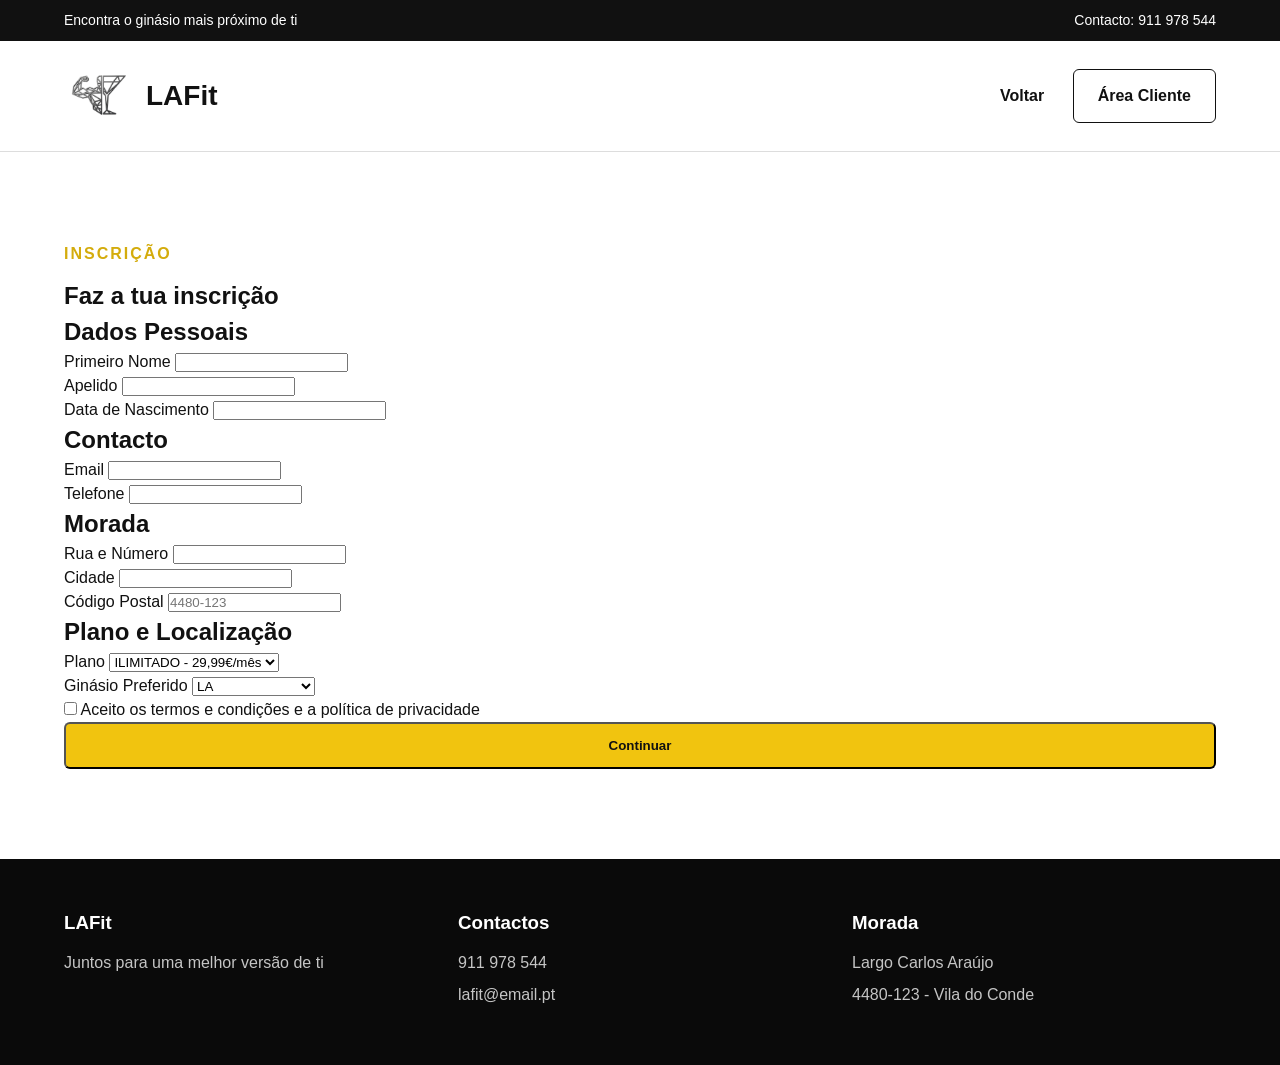
==== inscricao.html @ 35718945 "html da página da inscrição" ====
<!DOCTYPE html>
<html lang="pt">

<head>
    <meta charset="UTF-8">
    <meta name="viewport" content="width=device-width, initial-scale=1.0">
    <title>Inscrição - LAFit</title>
    <link rel="stylesheet" href="css/style.css">
    <link rel="stylesheet" href="css/inscricao.css">
</head>

<body>
    <div class="barra-superior">
        <div class="conteudo topo">
            <p>Encontra o ginásio mais próximo de ti</p>
            <p>Contacto: 911 978 544</p>
        </div>
    </div>

    <header class="cabecalho">
        <div class="conteudo linha-cabecalho">
            <div class="logo">
                <img src="images/logo.png" alt="Logo da LAFit" class="logo-img">
                <p class="logo-nome">LAFit</p>
            </div>

            <div class="topo-insc">
                <a href="index.html" class="botao claro-voltar">Voltar</a>
                <a href="login.html" class="botao cliente">Área Cliente</a>
            </div>
        </div>
    </header>

    <main class="pagina-insc">
        <section class="secção area-insc">
            <div class="conteudo caixa-insc">
                <div class="caixa">
                    <p class="subtitulo">Inscrição</p>
                    <h1>Faz a tua inscrição</h1>

                    <form action="#" method="post" class="formulario">
                        <div class="grupo">
                            <h2>Dados Pessoais</h2>
                            <div class="campos">
                                <div class="campo">
                                    <label for="primeiro-nome">Primeiro Nome </label>
                                    <input type="text" id="primeiro-nome" name="primeiro-nome">
                                </div>

                                <div class="campo">
                                    <label for="apelido">Apelido </label>
                                    <input type="text" id="apelido" name="apelido">
                                </div>

                                <div class="campo campo-largo">
                                    <label for="data-nascimento">Data de Nascimento </label>
                                    <input type="text" id="data-nascimento" name="data-nascimento">
                                </div>
                            </div>
                        </div>

                        <div class="grupo">
                            <h2>Contacto</h2>
                            <div class="campos">
                                <div class="campo">
                                    <label for="email">Email </label>
                                    <input type="email" id="email" name="email">
                                </div>

                                <div class="campo">
                                    <label for="telefone">Telefone </label>
                                    <input type="tel" id="telefone" name="telefone">
                                </div>
                            </div>
                        </div>

                        <div class="grupo">
                            <h2>Morada</h2>
                            <div class="campos">
                                <div class="campo campo-largo">
                                    <label for="rua">Rua e Número </label>
                                    <input type="text" id="rua" name="rua">
                                </div>

                                <div class="campo">
                                    <label for="cidade">Cidade </label>
                                    <input type="text" id="cidade" name="cidade">
                                </div>

                                <div class="campo">
                                    <label for="codigo-postal">Código Postal </label>
                                    <input type="text" id="codigo-postal" name="codigo-postal" placeholder="4480-123">
                                </div>
                            </div>
                        </div>

                        <div class="grupo">
                            <h2>Plano e Localização</h2>
                            <div class="campos">
                                <div class="campo">
                                    <label for="plano">Plano </label>
                                    <select id="plano" name="plano">
                                        <option>ILIMITADO - 29,99€/mês</option>
                                        <option>BÁSICO - 19,99€/mês</option>
                                        <option>PREMIUM - 39,99€/mês</option>
                                    </select>
                                </div>

                                <div class="campo">
                                    <label for="ginasio">Ginásio Preferido </label>
                                    <select id="ginasio" name="ginasio">
                                        <option>LA</option>
                                        <option>Vila do Conde</option>
                                        <option>Póvoa de Varzim</option>
                                        <option>Porto</option>
                                    </select>
                                </div>
                            </div>
                        </div>

                        <label class="termos">
                            <input type="checkbox" name="termos">
                            <span>Aceito os termos e condições e a política de privacidade</span>
                        </label>

                        <button type="submit" class="botao amarelo largo">Continuar</button>
                    </form>
                </div>
            </div>
        </section>
    </main>

    <footer class="rodape">
        <div class="conteudo rodape-caixa">
            <div>
                <h3>LAFit</h3>
                <p>Juntos para uma melhor versão de ti</p>
            </div>

            <div>
                <h3>Contactos</h3>
                <p>911 978 544</p>
                <p>lafit@email.pt</p>
            </div>

            <div>
                <h3>Morada</h3>
                <p>Largo Carlos Araújo</p>
                <p>4480-123 - Vila do Conde</p>
            </div>
        </div>
    </footer>
</body>

</html>
---- css/style.css ----
@import url("main-style.css");
@import url("positioning.css");
@import url("responsive-design.css");
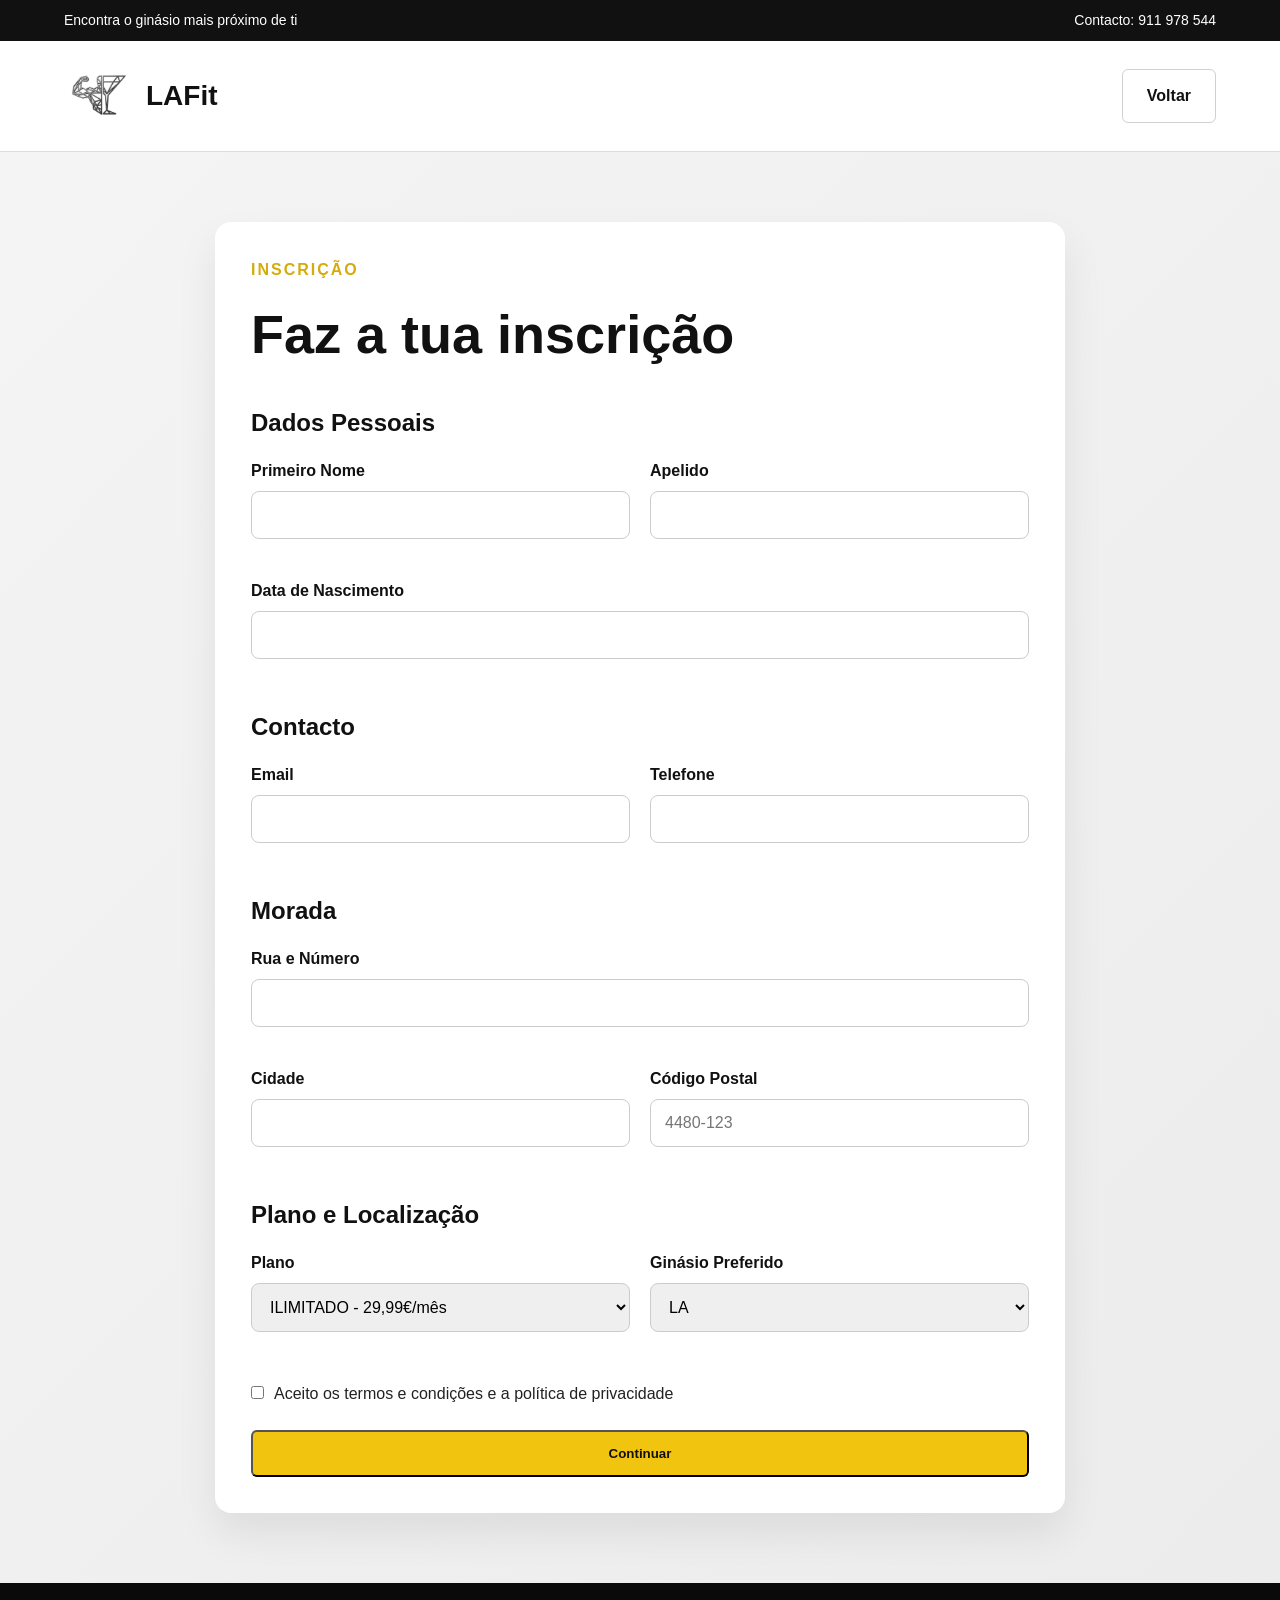
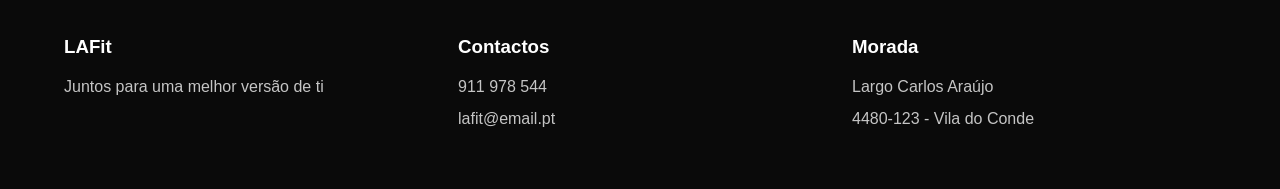
==== commit 09e02a30: "nav bar modification" ====
--- a/inscricao.html
+++ b/inscricao.html
@@ -26,7 +26,6 @@
 
             <div class="topo-insc">
                 <a href="index.html" class="botao claro-voltar">Voltar</a>
-                <a href="login.html" class="botao cliente">Área Cliente</a>
             </div>
         </div>
     </header>
--- a/css/inscricao.css
+++ b/css/inscricao.css
@@ -0,0 +1,122 @@
+.pagina-insc {
+    min-height: 100vh;
+    background: linear-gradient(135deg, #f4f4f4, #ececec);
+}
+
+.area-insc {
+    padding-top: 70px;
+    padding-bottom: 70px;
+}
+
+.caixa-insc {
+    display: flex;
+    justify-content: center;
+}
+
+.caixa h1 {
+    font-size: 54px;
+    margin-bottom: 30px;
+}
+
+.caixa {
+    background-color: var(--branco);
+    border-radius: 16px;
+    padding: 36px;
+    box-shadow: 0 20px 40px rgba(0, 0, 0, 0.08);
+    width: 100%;
+    max-width: 850px;
+}
+
+.grupo {
+    margin-bottom: 30px;
+}
+
+.grupo h2 {
+    font-size: 24px;
+    margin-bottom: 18px;
+}
+
+.campos {
+    display: grid;
+    grid-template-columns: 1fr 1fr;
+    gap: 20px;
+}
+
+.campo {
+    margin-bottom: 20px;
+}
+
+.campo label {
+    display: block;
+    font-weight: bold;
+    margin-bottom: 8px;
+}
+
+.campo input,
+.campo select,
+.campo textarea {
+    width: 100%;
+    padding: 14px;
+    border: 1px solid #cccccc;
+    border-radius: 8px;
+    font-size: 16px;
+    font-family: Arial, sans-serif;
+} 
+
+.campo-largo {
+    grid-column: 1 / -1;
+}
+
+.termos {
+    display: flex;
+    align-items: flex-start;
+    gap: 10px;
+    margin-bottom: 24px;
+    color: var(--cinzento-escuro);
+}
+
+.termos input {
+    width: auto;
+    margin-top: 4px;
+}
+
+.topo-insc {
+    display: flex;
+    align-items: center;
+    gap: 12px;
+}
+
+.claro-voltar {
+    background-color: var(--branco);
+    color: var(--preto);
+    border: 1px solid #d0d0d0;
+}
+
+.claro-voltar:hover {
+    background-color: #f2f2f2;
+}
+
+@media (max-width: 1000px) {
+    .caixa-insc {
+        display: flex;
+        justify-content: center;
+    }
+}
+
+@media (max-width: 700px) {
+    .caixa h1 {
+        font-size: 38px;
+    }
+
+    .campos {
+        grid-template-columns: 1fr;
+    }
+
+    .caixa {
+        padding: 24px;
+    }
+
+    .topo-insc {
+        flex-wrap: wrap;
+    }
+}
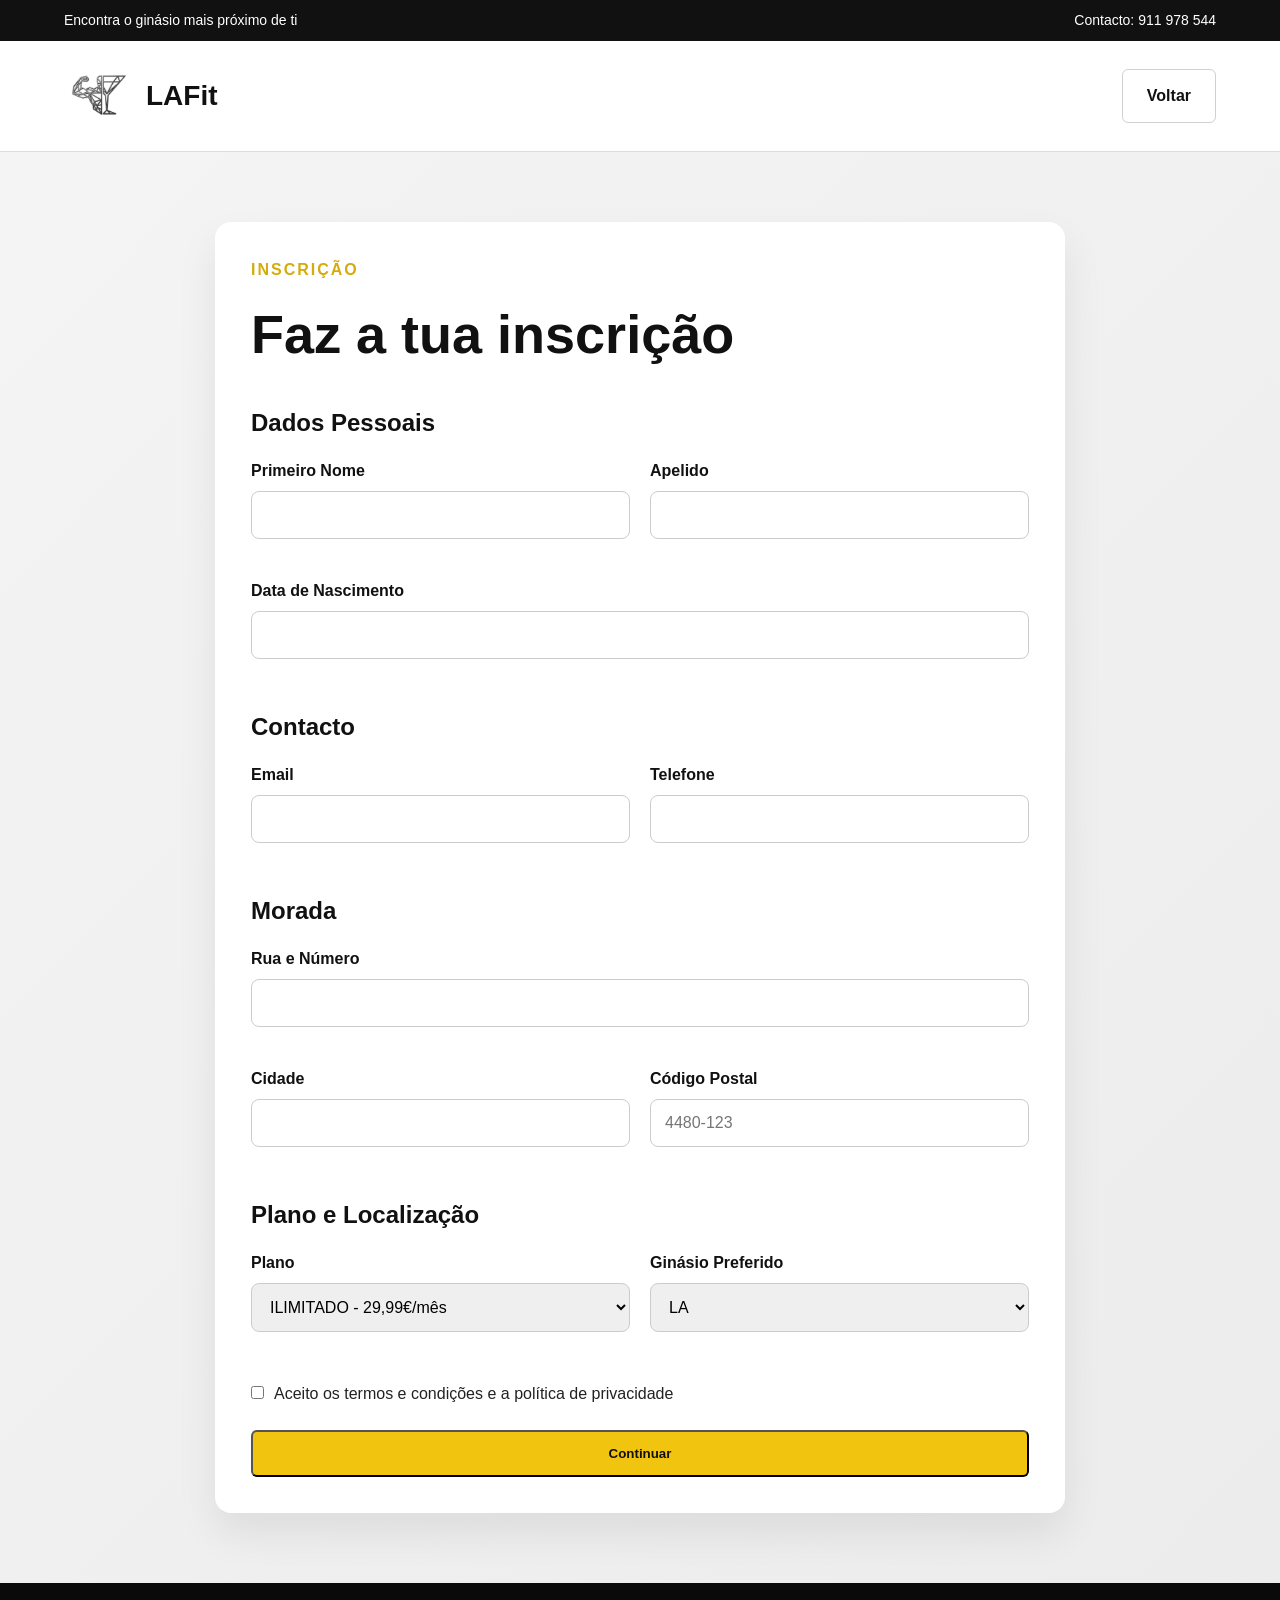
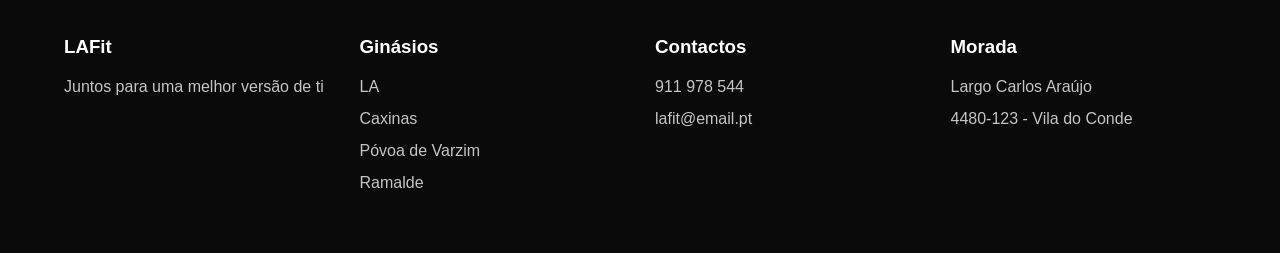
==== commit 151c7e0f: "footer mod" ====
--- a/inscricao.html
+++ b/inscricao.html
@@ -109,9 +109,9 @@
                                     <label for="ginasio">Ginásio Preferido </label>
                                     <select id="ginasio" name="ginasio">
                                         <option>LA</option>
-                                        <option>Vila do Conde</option>
+                                        <option>Caxinas</option>
                                         <option>Póvoa de Varzim</option>
-                                        <option>Porto</option>
+                                        <option>Ramalde</option>
                                     </select>
                                 </div>
                             </div>
@@ -137,6 +137,14 @@
             </div>
 
             <div>
+                <h3>Ginásios</h3>
+                <p>LA</p>
+                <p>Caxinas</p>
+                <p>Póvoa de Varzim</p>
+                <p>Ramalde</p>
+            </div>
+
+            <div>
                 <h3>Contactos</h3>
                 <p>911 978 544</p>
                 <p>lafit@email.pt</p>
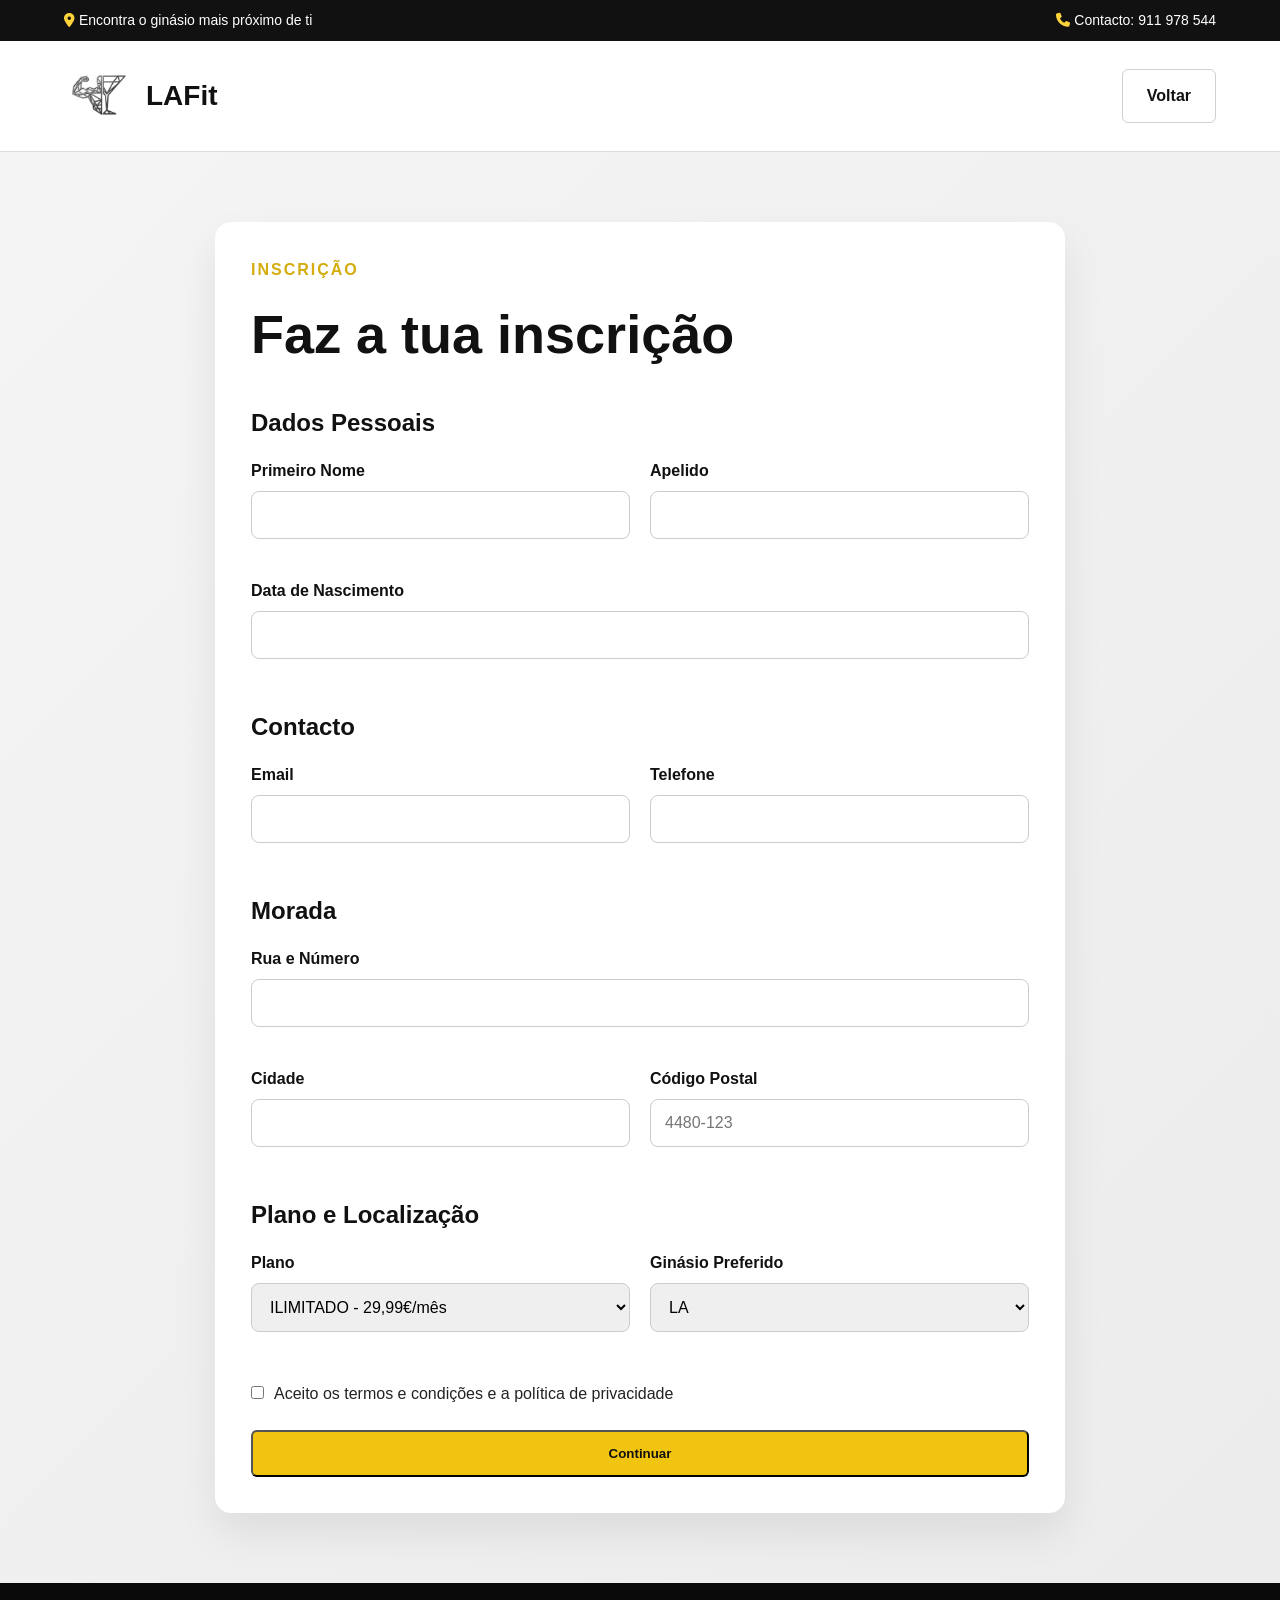
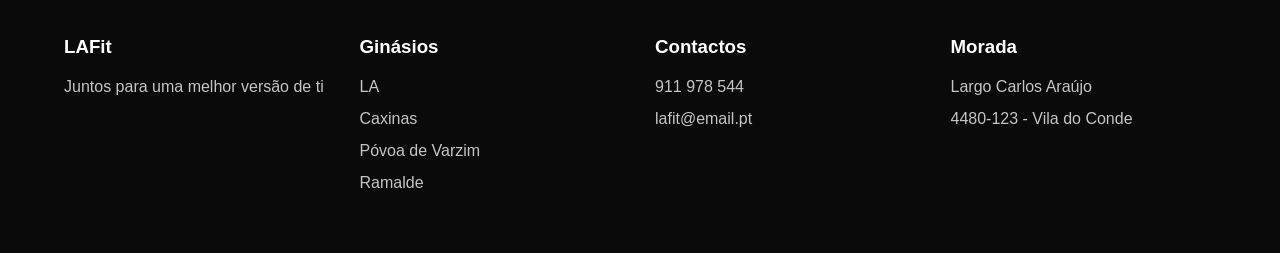
==== commit fd0f87b3: "icons fontawesome add" ====
--- a/inscricao.html
+++ b/inscricao.html
@@ -5,6 +5,7 @@
     <meta charset="UTF-8">
     <meta name="viewport" content="width=device-width, initial-scale=1.0">
     <title>Inscrição - LAFit</title>
+    <link rel="stylesheet" href="https://cdnjs.cloudflare.com/ajax/libs/font-awesome/6.5.2/css/all.min.css">
     <link rel="stylesheet" href="css/style.css">
     <link rel="stylesheet" href="css/inscricao.css">
 </head>
@@ -12,8 +13,8 @@
 <body>
     <div class="barra-superior">
         <div class="conteudo topo">
-            <p>Encontra o ginásio mais próximo de ti</p>
-            <p>Contacto: 911 978 544</p>
+            <p><i class="fa-solid fa-location-dot" style="color: rgb(255, 212, 59);"></i> Encontra o ginásio mais próximo de ti</p>
+            <p><i class="fa-solid fa-phone" style="color: rgb(255, 212, 59);"></i> Contacto: 911 978 544</p>
         </div>
     </div>
 
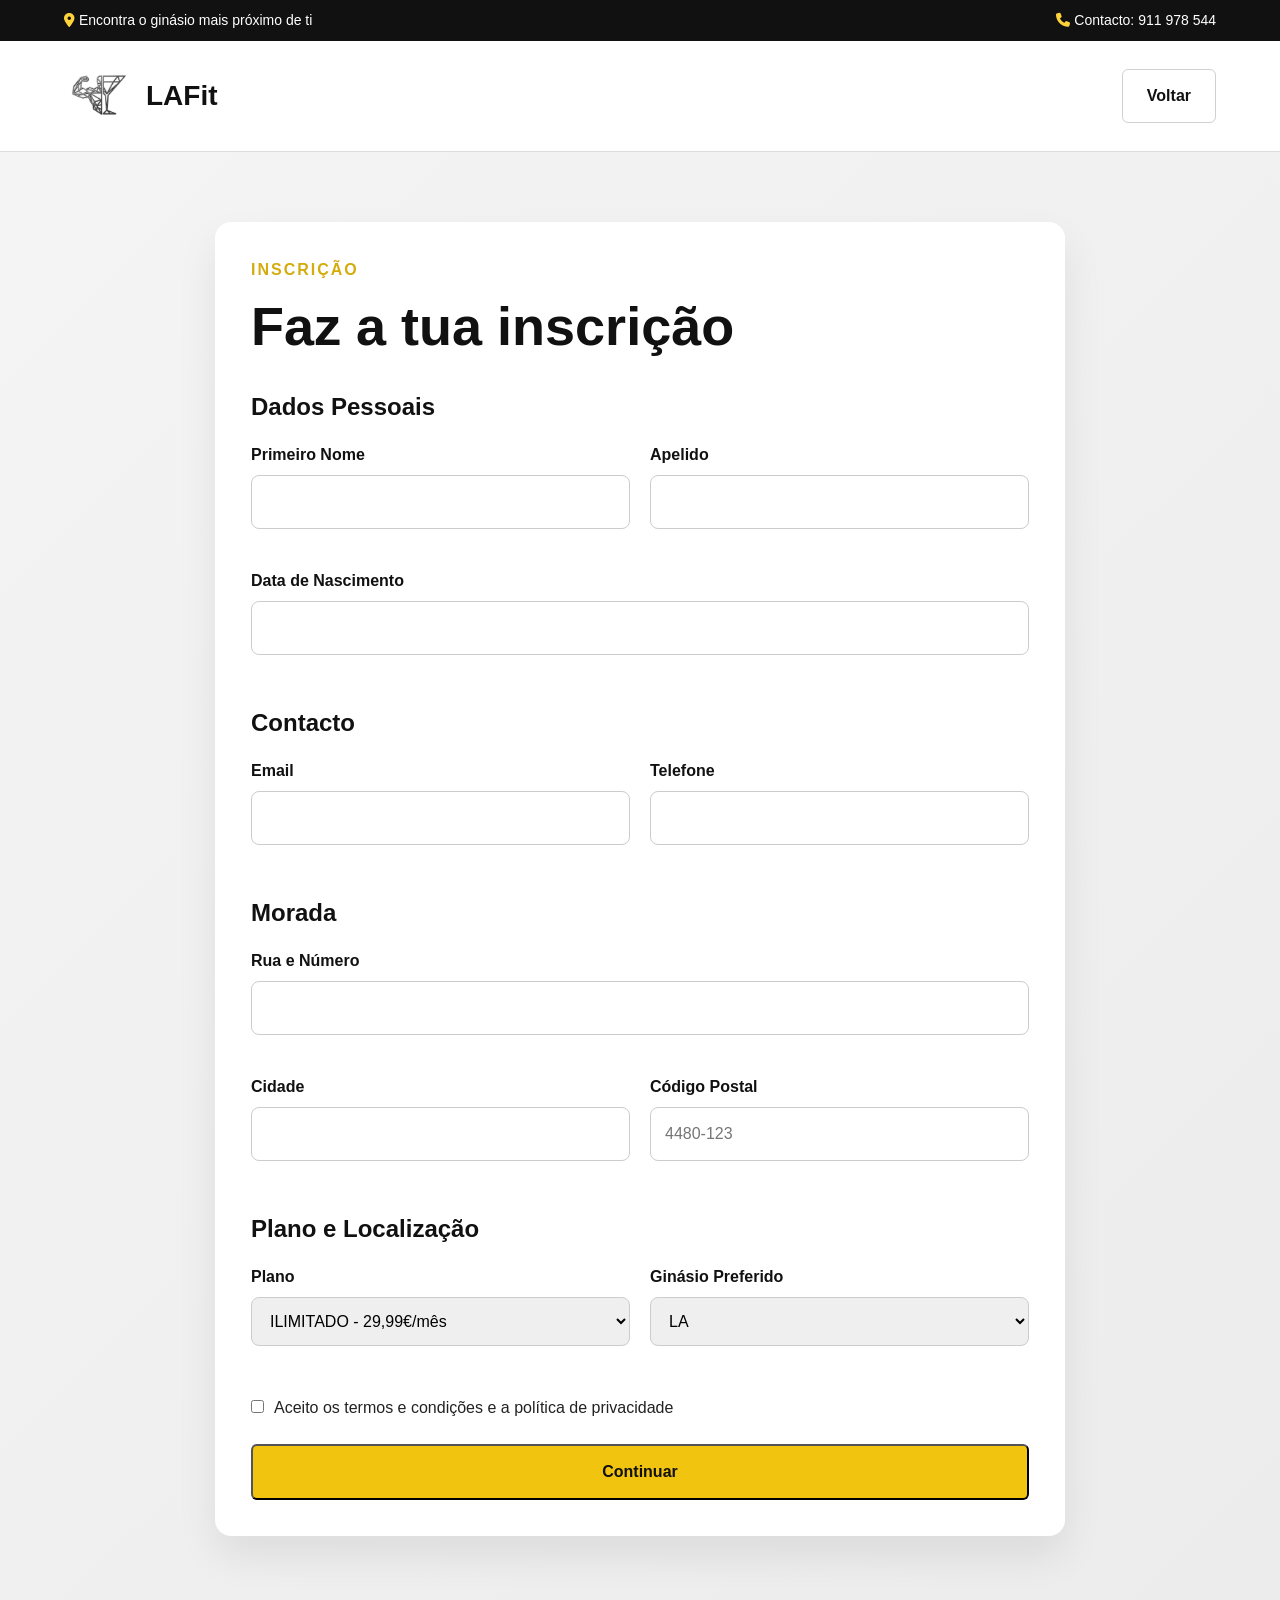
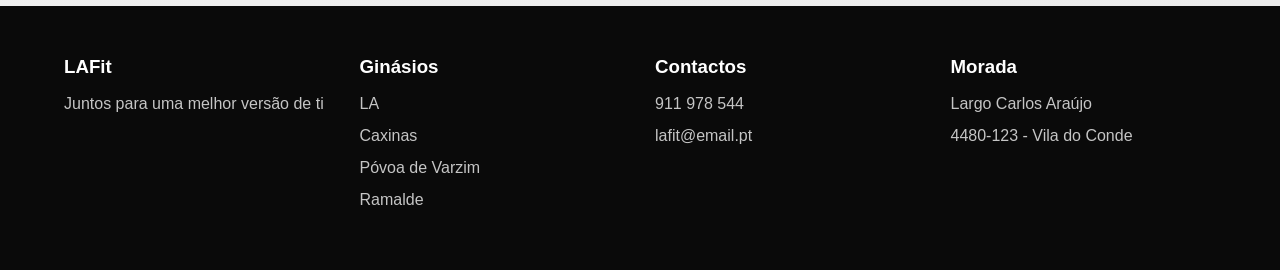
==== commit 697e5a56: "teacher css rules" ====
--- a/inscricao.html
+++ b/inscricao.html
@@ -5,7 +5,6 @@
     <meta charset="UTF-8">
     <meta name="viewport" content="width=device-width, initial-scale=1.0">
     <title>Inscrição - LAFit</title>
-    <link rel="stylesheet" href="https://cdnjs.cloudflare.com/ajax/libs/font-awesome/6.5.2/css/all.min.css">
     <link rel="stylesheet" href="css/style.css">
     <link rel="stylesheet" href="css/inscricao.css">
 </head>
@@ -19,13 +18,13 @@
     </div>
 
     <header class="cabecalho">
-        <div class="conteudo linha-cabecalho">
-            <div class="logo">
-                <img src="images/logo.png" alt="Logo da LAFit" class="logo-img">
-                <p class="logo-nome">LAFit</p>
-            </div>
+            <div class="conteudo linha-cabecalho">
+                <div class="logo">
+                    <img src="images/logo.png" alt="Logo da LAFit" class="logo-img">
+                    <p class="logo-nome">LAFit</p>
+                </div>
 
-            <div class="topo-insc">
+            <div class="ações-topo">
                 <a href="index.html" class="botao claro-voltar">Voltar</a>
             </div>
         </div>
@@ -38,9 +37,9 @@
                     <p class="subtitulo">Inscrição</p>
                     <h1>Faz a tua inscrição</h1>
 
-                    <form action="#" method="post" class="formulario">
-                        <div class="grupo">
-                            <h2>Dados Pessoais</h2>
+                    <form action="#" method="post">
+                        <fieldset class="grupo">
+                            <legend>Dados Pessoais</legend>
                             <div class="campos">
                                 <div class="campo">
                                     <label for="primeiro-nome">Primeiro Nome </label>
@@ -57,10 +56,10 @@
                                     <input type="text" id="data-nascimento" name="data-nascimento">
                                 </div>
                             </div>
-                        </div>
+                        </fieldset>
 
-                        <div class="grupo">
-                            <h2>Contacto</h2>
+                        <fieldset class="grupo">
+                            <legend>Contacto</legend>
                             <div class="campos">
                                 <div class="campo">
                                     <label for="email">Email </label>
@@ -72,10 +71,10 @@
                                     <input type="tel" id="telefone" name="telefone">
                                 </div>
                             </div>
-                        </div>
+                        </fieldset>
 
-                        <div class="grupo">
-                            <h2>Morada</h2>
+                        <fieldset class="grupo">
+                            <legend>Morada</legend>
                             <div class="campos">
                                 <div class="campo campo-largo">
                                     <label for="rua">Rua e Número </label>
@@ -92,10 +91,10 @@
                                     <input type="text" id="codigo-postal" name="codigo-postal" placeholder="4480-123">
                                 </div>
                             </div>
-                        </div>
+                        </fieldset>
 
-                        <div class="grupo">
-                            <h2>Plano e Localização</h2>
+                        <fieldset class="grupo">
+                            <legend>Plano e Localização</legend>
                             <div class="campos">
                                 <div class="campo">
                                     <label for="plano">Plano </label>
@@ -116,7 +115,7 @@
                                     </select>
                                 </div>
                             </div>
-                        </div>
+                        </fieldset>
 
                         <label class="termos">
                             <input type="checkbox" name="termos">
--- a/css/inscricao.css
+++ b/css/inscricao.css
@@ -22,18 +22,23 @@
     background-color: var(--branco);
     border-radius: 16px;
     padding: 36px;
-    box-shadow: 0 20px 40px rgba(0, 0, 0, 0.08);
+    box-shadow: var(--sombra-card);
     width: 100%;
     max-width: 850px;
 }
 
 .grupo {
+    border: 0;
+    min-width: 0;
+    padding: 0;
     margin-bottom: 30px;
 }
 
-.grupo h2 {
+.grupo legend {
     font-size: 24px;
+    font-weight: bold;
     margin-bottom: 18px;
+    padding: 0;
 }
 
 .campos {
@@ -80,22 +85,6 @@
     margin-top: 4px;
 }
 
-.topo-insc {
-    display: flex;
-    align-items: center;
-    gap: 12px;
-}
-
-.claro-voltar {
-    background-color: var(--branco);
-    color: var(--preto);
-    border: 1px solid #d0d0d0;
-}
-
-.claro-voltar:hover {
-    background-color: #f2f2f2;
-}
-
 @media (max-width: 1000px) {
     .caixa-insc {
         display: flex;
@@ -115,8 +104,4 @@
     .caixa {
         padding: 24px;
     }
-
-    .topo-insc {
-        flex-wrap: wrap;
-    }
 }
